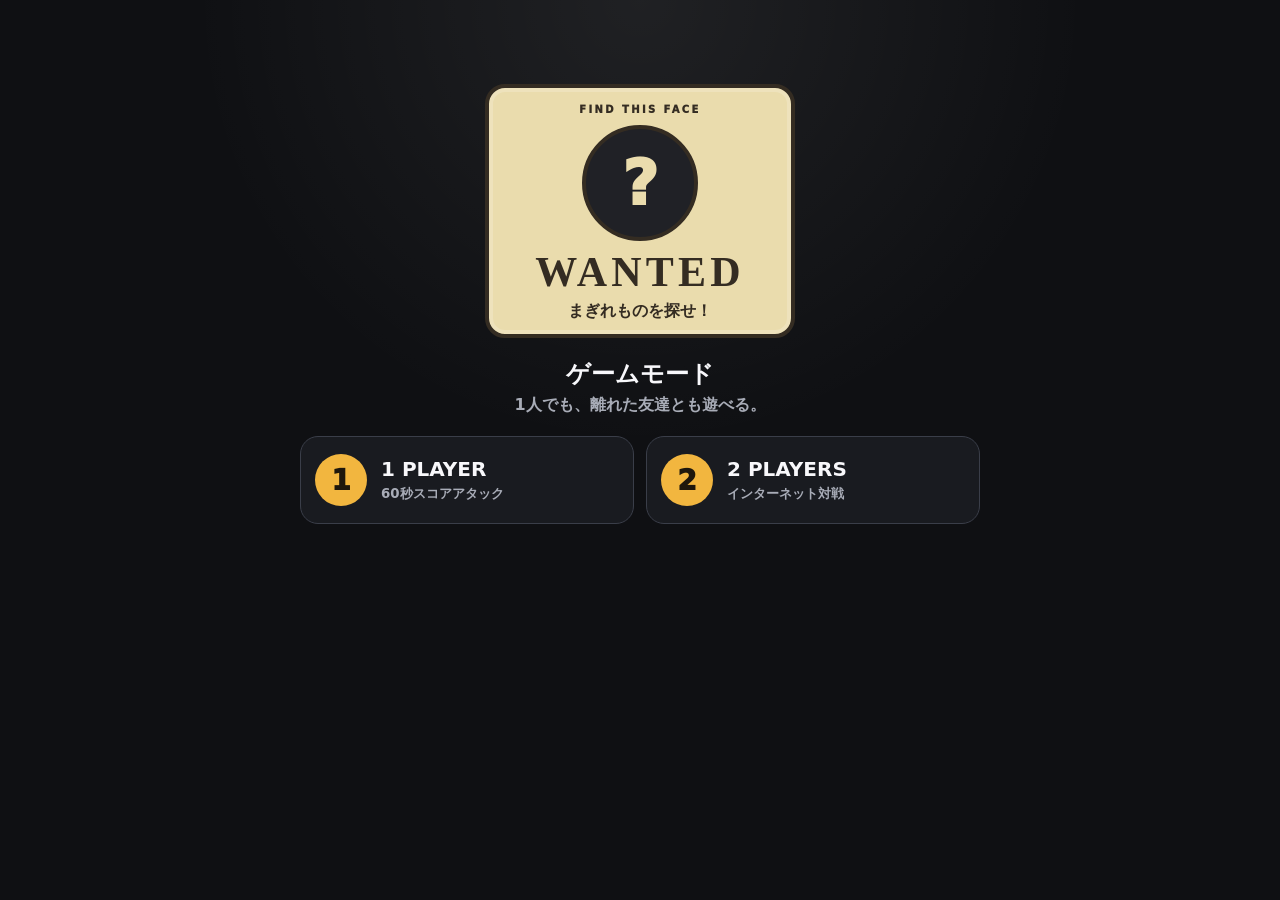
==== wanted/public/index.html @ 85c14fd3 "Add built-in WANTED game client" ====
<!doctype html><html lang="ja"><head><meta charset="utf-8"><meta name="viewport" content="width=device-width,initial-scale=1,viewport-fit=cover"><meta name="theme-color" content="#0f1013"><title>WANTED</title><style>
:root{color-scheme:dark;--bg:#0f1013;--panel:#191b20;--line:#3a3e49;--text:#f8f8fb;--muted:#a8acb7;--poster:#eadcad;--posterD:#342c22;--accent:#f2b63f;--ok:#54c987;--bad:#e45d65;--p1:#4f85db;--p2:#d25f7a}*{box-sizing:border-box}html,body{margin:0;min-height:100%;background:radial-gradient(circle at 50% 0,rgba(255,255,255,.07),transparent 28rem),var(--bg);color:var(--text);font-family:ui-rounded,"Hiragino Kaku Gothic ProN","Yu Gothic",system-ui,sans-serif}button,input{font:inherit}button{touch-action:manipulation}[hidden]{display:none!important}.app{width:min(100%,820px);margin:auto;padding:14px 10px 32px}.screen{min-width:0}.home{min-height:580px;display:grid;place-items:center;align-content:center;gap:20px}.poster{color:var(--posterD);background:var(--poster);border:4px solid var(--posterD);box-shadow:inset 0 0 0 4px rgba(255,255,255,.18);text-align:center}.hero{width:min(310px,90vw);padding:16px 18px 12px;border-radius:20px}.ps{font-size:10px;font-weight:1000;letter-spacing:.24em}.pf{display:grid;place-items:center;width:116px;aspect-ratio:1;margin:10px auto;border:4px solid var(--posterD);border-radius:50%;background:#202126;color:var(--poster);font-size:62px;font-weight:1000}.hero h1{margin:0;font:900 42px/1 Georgia,serif;letter-spacing:.1em}.hero p{margin:8px 0 0;font-weight:1000}.copy{text-align:center}.copy h2{margin:0 0 5px}.copy p{margin:0;color:var(--muted);font-weight:800}.modes{display:grid;grid-template-columns:1fr 1fr;gap:12px;width:min(680px,100%)}.mode{display:flex;align-items:center;gap:14px;min-height:88px;padding:14px;border:1px solid var(--line);border-radius:18px;background:var(--panel);color:var(--text);text-align:left}.mi{display:grid;place-items:center;flex:0 0 52px;width:52px;height:52px;border-radius:50%;background:var(--accent);color:#1e170c;font-size:28px;font-weight:1000}.mode strong{display:block;font-size:20px}.mode small{display:block;margin-top:4px;color:var(--muted);font-weight:800}.head{display:grid;grid-template-columns:1fr auto 1fr;align-items:center;gap:8px;margin-bottom:14px}.head strong{text-align:center}.back,.sub{min-height:42px;padding:8px 12px;border:1px solid var(--line);border-radius:12px;background:var(--panel);color:var(--text);font-weight:900}.head .back:last-child{justify-self:end}.online{display:grid;grid-template-columns:1fr auto 1fr;align-items:center;gap:14px;margin-top:36px}.card{padding:20px;border:1px solid var(--line);border-radius:18px;background:var(--panel)}.card h2{margin:0 0 4px}.card p{margin:0 0 16px;color:var(--muted)}.div{color:var(--muted);font-weight:1000}.lab{display:block;margin:10px 0 6px;color:var(--muted);font-size:12px;font-weight:1000}.inp{width:100%;min-height:48px;padding:10px 12px;border:1px solid var(--line);border-radius:12px;background:#101116;color:var(--text);font-size:16px}.codeInp{text-align:center;font-size:28px;font-weight:1000;letter-spacing:.28em}.primary{width:100%;min-height:50px;margin-top:14px;padding:10px 18px;border:0;border-radius:14px;background:var(--accent);color:#1e170c;font-weight:1000;box-shadow:inset 0 -3px 0 rgba(0,0,0,.18)}.error{min-height:1.5em;color:#ff858b;text-align:center;font-weight:800}.lobby{display:grid;gap:12px;max-width:620px;margin:24px auto}.codeCard,.share,.players{padding:16px;border:1px solid var(--line);border-radius:18px;background:var(--panel)}.codeCard{text-align:center}.codeCard span{display:block;color:var(--muted);font-size:11px;font-weight:1000;letter-spacing:.16em}.codeCard strong{display:block;margin:2px 0 10px;font-size:54px;line-height:1;letter-spacing:.18em}.share{display:grid;grid-template-columns:116px 1fr;gap:14px;align-items:center}.share img{width:116px;height:116px;border-radius:10px;background:#fff}.share p{margin:5px 0 10px;color:var(--muted);font-size:12px;overflow-wrap:anywhere}.players{display:grid;grid-template-columns:1fr auto 1fr;align-items:center;gap:10px}.pl{display:flex;align-items:center;gap:9px;min-width:0}.badge{display:grid;place-items:center;flex:0 0 48px;width:48px;height:48px;border-radius:50%;font-weight:1000}.p1{background:var(--p1)}.p2{background:var(--p2)}.meta{min-width:0}.meta strong,.meta span{display:block;overflow:hidden;text-overflow:ellipsis;white-space:nowrap}.meta span{margin-top:3px;color:var(--muted);font-size:11px;font-weight:900}.vs{color:var(--muted);font-size:20px;font-weight:1000}.ready.on{background:var(--ok)}.hint{margin:0;color:var(--muted);text-align:center;font-weight:800}.soloHud{display:grid;grid-template-columns:repeat(4,1fr);gap:6px;margin-bottom:10px}.soloHud>div,.score,.first{padding:8px 4px;border:1px solid var(--line);border-radius:14px;background:var(--panel);text-align:center}.soloHud span,.score span,.first span{display:block;color:var(--muted);font-size:10px;font-weight:1000;letter-spacing:.11em}.soloHud strong,.score strong{display:block;margin-top:2px;font-size:clamp(22px,5vw,32px);line-height:1}.vHud{display:grid;grid-template-columns:1fr auto 1fr;gap:6px;margin-bottom:10px}.score.you{border-color:var(--p1)}.score.rival{border-color:var(--p2)}.first{display:grid;place-items:center;padding-inline:9px}.first strong{color:var(--accent);font-size:20px}.wanted{display:grid;grid-template-columns:150px 1fr;gap:8px;margin-bottom:10px}.mini{padding:8px;border-radius:15px;border-width:3px}.target{width:76px;aspect-ratio:1;margin:5px auto;overflow:hidden;border:3px solid var(--posterD);border-radius:50%;background:#202126}.ww{font:900 21px/1 Georgia,serif;letter-spacing:.09em}.round{display:flex;flex-direction:column;justify-content:center;padding:10px;border:1px solid var(--line);border-radius:15px;background:var(--panel)}.lvl{align-self:flex-start;padding:5px 9px;border-radius:999px;background:var(--accent);color:#1e170c;font-size:11px;font-weight:1000}.round p{margin:8px 0 0;color:var(--muted);font-weight:900}.frame{padding:7px;border:1px solid var(--line);border-radius:18px;background:#14151a;overflow:hidden}.board{--cols:3;display:grid;grid-template-columns:repeat(var(--cols),minmax(0,1fr));gap:clamp(5px,1.2vw,9px)}.ch{position:relative;min-width:0;aspect-ratio:1;overflow:hidden;padding:0;border:2px solid #454956;border-radius:clamp(9px,1.8vw,15px);background:#242730;user-select:none}.ch:active{scale:.95}.char{position:relative;width:100%;height:100%;display:grid;place-items:center;background:radial-gradient(circle at 34% 24%,rgba(255,255,255,.30),transparent 18%),var(--c);pointer-events:none}.emoji{font-size:clamp(27px,8vw,68px);line-height:1;filter:drop-shadow(0 3px 1px rgba(0,0,0,.28))}.sig{position:absolute;left:5px;top:5px;display:grid;place-items:center;min-width:22px;height:22px;padding:0 5px;border-radius:999px;background:rgba(0,0,0,.44);font-size:10px;font-weight:1000}.nm{position:absolute;left:4px;right:4px;bottom:4px;padding:2px 4px;border-radius:7px;background:rgba(0,0,0,.48);font-size:clamp(7px,1.6vw,10px);font-weight:1000;white-space:nowrap;overflow:hidden;text-overflow:ellipsis}.ch.good{border-color:var(--ok)!important;animation:pop .2s ease}.ch.bad{border-color:var(--bad)!important;animation:shake .22s ease}.board.lock{pointer-events:none;filter:saturate(.55) brightness(.72)}.result{margin-top:12px;padding:22px 16px;border:1px solid var(--line);border-radius:18px;background:var(--panel);text-align:center}.rk{color:var(--muted);font-size:12px;font-weight:1000;letter-spacing:.14em}.rm{margin-top:4px;font-size:clamp(38px,10vw,66px);font-weight:1000;line-height:1}.rs{margin:9px 0 15px;color:var(--muted);font-weight:900}.rules{display:flex;flex-wrap:wrap;justify-content:center;gap:8px 15px;margin-top:11px;color:#858993;font-size:11px;font-weight:800}.toast{position:sticky;bottom:12px;width:max-content;max-width:92%;margin:12px auto 0;padding:9px 12px;border-radius:999px;background:#282b33;font-size:12px;font-weight:900}@keyframes pop{50%{transform:scale(1.12)}}@keyframes shake{25%{transform:translateX(-5px)}50%{transform:translateX(5px)}75%{transform:translateX(-3px)}}@media(max-width:620px){.modes,.online{grid-template-columns:1fr}.div{text-align:center}.players{grid-template-columns:1fr}.vs{text-align:center}.pl{justify-content:center}}@media(max-width:430px){.app{padding-inline:7px}.share{grid-template-columns:88px 1fr;gap:10px}.share img{width:88px;height:88px}.codeCard strong{font-size:44px}.wanted{grid-template-columns:125px 1fr;gap:6px}.target{width:62px}.ww{font-size:18px}.round{padding:8px}.round p{font-size:11px}.frame{padding:4px}.board{gap:3px}.ch{border-width:1px;border-radius:8px}}
</style></head><body><main class="app">
<section id="home" class="screen home"><div class="poster hero"><div class="ps">FIND THIS FACE</div><div class="pf">?</div><h1>WANTED</h1><p>まぎれものを探せ！</p></div><div class="copy"><h2>ゲームモード</h2><p>1人でも、離れた友達とも遊べる。</p></div><div class="modes"><button id="soloBtn" class="mode"><span class="mi">1</span><span><strong>1 PLAYER</strong><small>60秒スコアアタック</small></span></button><button id="onlineBtn" class="mode"><span class="mi">2</span><span><strong>2 PLAYERS</strong><small>インターネット対戦</small></span></button></div></section>
<section id="onlineMenu" class="screen" hidden><header class="head"><button id="backHome" class="back">← 戻る</button><strong>2 PLAYERS</strong><span></span></header><div class="online"><div class="card"><h2>部屋を作る</h2><p>4桁コードと招待URLを発行。</p><label class="lab">名前</label><input id="hostName" class="inp" maxlength="12" value="PLAYER 1"><button id="createBtn" class="primary">部屋を作る</button></div><div class="div">OR</div><div class="card"><h2>部屋に入る</h2><p>4桁コードを入力。</p><label class="lab">名前</label><input id="guestName" class="inp" maxlength="12" value="PLAYER 2"><label class="lab">ROOM CODE</label><input id="roomInput" class="inp codeInp" maxlength="4" inputmode="numeric" placeholder="1234"><button id="joinBtn" class="primary">参加する</button></div></div><p id="onlineError" class="error"></p></section>
<section id="lobby" class="screen" hidden><header class="head"><button id="leaveBtn" class="back">← 抜ける</button><strong>LOBBY</strong><span></span></header><div class="lobby"><div class="codeCard"><span>ROOM CODE</span><strong id="codeDisplay">----</strong><button id="copyCode" class="sub">コードをコピー</button></div><div class="share"><img id="qr" alt="参加用QR"><div><strong>このURLを相手に送る</strong><p id="invite"></p><button id="copyInvite" class="sub">招待URLをコピー</button></div></div><div class="players"><div class="pl"><div class="badge p1">P1</div><div class="meta"><strong id="p1Name">PLAYER 1</strong><span id="p1State">WAITING</span></div></div><div class="vs">VS</div><div class="pl"><div class="badge p2">P2</div><div class="meta"><strong id="p2Name">WAITING...</strong><span id="p2State">NOT JOINED</span></div></div></div><button id="readyBtn" class="primary ready">READY!</button><p id="lobbyHint" class="hint">相手の参加を待っています…</p></div></section>
<section id="game" class="screen" hidden><header class="head"><span></span><strong id="gameMode">1 PLAYER</strong><button id="quitBtn" class="back">終了</button></header><div id="soloHud" class="soloHud"><div><span>TIME</span><strong id="timeVal">60</strong></div><div><span>SCORE</span><strong id="scoreVal">0</strong></div><div><span>COMBO</span><strong id="comboVal">0</strong></div><div><span>BEST</span><strong id="bestVal">0</strong></div></div><div id="versusHud" class="vHud" hidden><div class="score you"><span>YOU</span><strong id="youScore">0</strong></div><div class="first"><span>FIRST TO</span><strong>10</strong></div><div class="score rival"><span>RIVAL</span><strong id="rivalScore">0</strong></div></div><section class="wanted"><div class="poster mini"><div class="ps">FIND THIS FACE</div><div id="target" class="target"></div><div class="ww">WANTED</div></div><div class="round"><div id="level" class="lvl">LEVEL 1</div><p id="status">同じキャラを探せ！</p></div></section><div class="frame"><div id="board" class="board"></div></div><section id="result" class="result" hidden><div id="rk" class="rk">TIME UP!</div><div id="rm" class="rm"></div><div id="rs" class="rs"></div><button id="againBtn" class="primary">もう一回</button></section><footer class="rules"><span id="rule1">不正解：-2秒</span><span id="rule2">後半はゆっくり移動</span></footer></section><div id="toast" class="toast" hidden></div></main>
<script>(()=>{'use strict';const C=[['🧙','メイジ','✦','#7b61a8'],['🐲','ドラゴ','◆','#b14f48'],['👻','ゴース','○','#6d7aa0'],['🤖','ボルト','⚙','#4e7891'],['🐸','ピョコ','●','#55945f'],['🦊','フォク','▲','#c4743f'],['🐧','ペン','❄','#3976a1'],['👑','キング','♛','#b89a3a'],['🦁','レオ','☀','#b47739'],['🐼','パン','◇','#60636a'],['🥷','ニン','✣','#4c566b'],['🧑‍🚀','コスモ','★','#526db1'],['🧑‍🍳','シェフ','♨','#a65c59'],['🕵️','ディテ','?','#806849'],['🧑‍🎤','ロック','♪','#a24877'],['🧚','フェア','✧','#6c9b78'],['🧞','ジン','☁','#397e9f'],['🧌','オーガ','✚','#5f8754'],['💀','ボーン','☠','#6d6d72'],['🐵','モン','♣','#8b6443'],['🐯','タイガ','≋','#c07736'],['🐰','ラビ','♡','#a96d86'],['🐺','ウルフ','◇','#5c6879'],['🐨','コア','♧','#718375'],['🦄','ユニ','✦','#8d6eb0'],['🐙','オクト','8','#a75376'],['🦖','レックス','R','#56815e'],['🦈','シャーク','≈','#3e7694'],['🦅','イーグ','V','#846746'],['🐝','ビー','B','#aa8b2e'],['🦋','バタ','∞','#7c66ae'],['🐞','テント','•','#a94b4b'],['🦂','スコル','S','#725e49'],['🍄','マシュ','M','#a34d52'],['🌵','カク','C','#4c8a63'],['🌞','サニー','☀','#c9962f'],['🌚','ムーン','☾','#59607f'],['⭐','スター','★','#9a7a32'],['💎','ジェム','♦','#3f8895'],['🏴‍☠️','パイラ','☠','#5d526d']],$=id=>document.getElementById(id),S={home:$('home'),onlineMenu:$('onlineMenu'),lobby:$('lobby'),game:$('game')},board=$('board'),target=$('target');let mode=null,running=false,raf=0,mv=0,nx=0,score=0,combo=0,max=0,correct=0,end=0,roundNo=0,tgt=0,order=[],rid=0,locked=false,localLock=false,room='',token='',pi=0,es=null,lobbyState=null;const show=n=>Object.entries(S).forEach(([k,v])=>v.hidden=k!==n),sh=a=>{for(let i=a.length-1;i;i--){const j=Math.floor(Math.random()*(i+1));[a[i],a[j]]=[a[j],a[i]]}return a},sample=(n,p)=>sh(Array.from({length:p},(_,i)=>i)).slice(0,n),lv=()=>Math.min(20,roundNo+1),dif=l=>l<=5?[3,9,18,0,0]:l<=10?[4,16,26,0,0]:l<=15?[5,25,34,1900,1]:[6,36,40,1500,2];function toast(t){$('toast').textContent=t;$('toast').hidden=false;setTimeout(()=>$('toast').hidden=true,1200)}function best(){try{return +localStorage.getItem('wantedBest')||0}catch{return 0}}function node(id){const [e,n,s,c]=C[id],d=document.createElement('div');d.className='char';d.style.setProperty('--c',c);d.innerHTML=`<span class="sig">${s}</span><span class="emoji">${e}</span><span class="nm">${n}</span>`;return d}function renderTarget(id){target.replaceChildren(node(id))}function card(id){const b=document.createElement('button');b.className='ch';b.dataset.id=id;b.appendChild(node(id));b.addEventListener('pointerdown',e=>{e.preventDefault();guess(b,+b.dataset.id)},{passive:false});return b}function render(o,cols){board.style.setProperty('--cols',cols);const f=document.createDocumentFragment();o.forEach(i=>f.appendChild(card(i)));board.replaceChildren(f)}function flip(o){const es=[...board.children],first=new Map(es.map(e=>[e.dataset.id,e.getBoundingClientRect()])),by=new Map(es.map(e=>[+e.dataset.id,e]));o.forEach(i=>{const e=by.get(i);if(e)board.appendChild(e)});[...board.children].forEach(e=>{const a=first.get(e.dataset.id),b=e.getBoundingClientRect();if(!a)return;const x=a.left-b.left,y=a.top-b.top;if(Math.abs(x)<1&&Math.abs(y)<1)return;e.animate([{transform:`translate(${x}px,${y}px)`},{transform:'translate(0,0)'}],{duration:430,easing:'cubic-bezier(.2,.75,.25,1)'})})}function clear(){cancelAnimationFrame(raf);clearInterval(mv);clearTimeout(nx)}function localMove(){if(!running||locked)return;const d=dif(lv()),o=[...order];for(let s=0;s<d[4];s++){const a=Math.floor(Math.random()*o.length);let b=Math.floor(Math.random()*o.length);if(a===b)b=(b+1)%o.length;[o[a],o[b]]=[o[b],o[a]]}order=o;flip(o)}function solo(){close();clear();mode='solo';running=true;score=combo=max=correct=roundNo=0;$('result').hidden=true;$('soloHud').hidden=false;$('versusHud').hidden=true;$('gameMode').textContent='1 PLAYER';$('rule1').textContent='不正解：-2秒';$('rule2').textContent='LEVEL 11からゆっくり移動';$('timeVal').textContent='60';$('scoreVal').textContent='0';$('comboVal').textContent='0';$('bestVal').textContent=best();end=performance.now()+60000;show('game');soloRound();raf=requestAnimationFrame(tick)}function soloRound(){clearInterval(mv);locked=false;const l=lv(),d=dif(l);$('level').textContent=`LEVEL ${l}`;order=sample(d[1],d[2]);tgt=order[Math.floor(Math.random()*order.length)];rid++;renderTarget(tgt);render(order,d[0]);$('status').textContent=d[3]?'ゆっくり入れ替わる！見えているキャラを押せ！':'WANTEDと同じキャラをタップ！';if(d[3])mv=setInterval(localMove,d[3])}function tick(){if(!running||mode!=='solo')return;const left=Math.max(0,end-performance.now());$('timeVal').textContent=Math.ceil(left/1000);if(left<=0)return finishSolo();raf=requestAnimationFrame(tick)}function finishSolo(){running=false;clear();if(score>best())try{localStorage.setItem('wantedBest',score)}catch{}$('rk').textContent='TIME UP!';$('rm').textContent=`${score} pts`;$('rs').textContent=`正解 ${correct}問 ／ 最大 ${max} COMBO`;$('result').hidden=false;board.replaceChildren()}function soloGuess(b,id){if(!running||locked)return;if(id===tgt){locked=true;clearInterval(mv);combo++;max=Math.max(max,combo);correct++;score+=100+Math.min(combo,12)*12;roundNo++;b.classList.add('good');$('scoreVal').textContent=score;$('comboVal').textContent=combo;nx=setTimeout(soloRound,220)}else{combo=0;$('comboVal').textContent=0;end-=2000;b.classList.add('bad');setTimeout(()=>b.classList.remove('bad'),220)}}async function api(p,b){const r=await fetch(p,{method:'POST',headers:{'content-type':'application/json'},body:JSON.stringify(b||{})}),d=await r.json().catch(()=>({}));if(!r.ok)throw Error(d.error||'通信エラー');return d}async function create(){try{$('onlineError').textContent='';enter(await api('/api/create',{name:$('hostName').value}))}catch(e){$('onlineError').textContent=e.message}}async function join(){const c=$('roomInput').value.replace(/\D/g,'').slice(0,4);if(c.length!==4)return $('onlineError').textContent='4桁のコードを入力してください';try{$('onlineError').textContent='';enter(await api('/api/join',{room:c,name:$('guestName').value}))}catch(e){$('onlineError').textContent=e.message}}function enter(d){room=d.room;token=d.token;pi=d.playerIndex;$('codeDisplay').textContent=room;const u=`${location.origin}/?room=${room}`;$('invite').textContent=u;$('qr').src=`https://api.qrserver.com/v1/create-qr-code/?size=240x240&data=${encodeURIComponent(u)}`;show('lobby');events()}function events(){close();es=new EventSource(`/events?room=${room}&token=${token}`);es.onmessage=e=>{let m;try{m=JSON.parse(e.data)}catch{return}evt(m)}}function close(){if(es){es.close();es=null}}function evt(m){if(m.type==='lobby'){lobbyState=m.state;drawLobby(m.state)}else if(m.type==='countdown')$('lobbyHint').textContent=`${m.value}…`;else if(m.type==='game_start')startOnline();else if(m.type==='round')onlineRound(m);else if(m.type==='move'&&mode==='online'&&m.roundId===rid){order=m.order;flip(order)}else if(m.type==='wrong')wrong();else if(m.type==='round_winner')roundWin(m);else if(m.type==='match_end')finishOnline(m);else if(m.type==='room_closed'){alert('部屋が終了しました');home()}}function drawLobby(s){const a=s.players[0],b=s.players[1];$('p1Name').textContent=a?.name||'WAITING...';$('p1State').textContent=a?(a.connected?(a.ready?'READY':'NOT READY'):'DISCONNECTED'):'NOT JOINED';$('p2Name').textContent=b?.name||'WAITING...';$('p2State').textContent=b?(b.connected?(b.ready?'READY':'NOT READY'):'DISCONNECTED'):'NOT JOINED';const me=s.players[pi];$('readyBtn').classList.toggle('on',!!me?.ready);$('readyBtn').textContent=me?.ready?'READY ✓':'READY!';$('readyBtn').disabled=!a||!b;$('lobbyHint').textContent=!a||!b?'相手の参加を待っています…':(a.ready&&b.ready?'まもなくスタート！':'2人ともREADYでスタート！')}function startOnline(){clear();mode='online';running=true;locked=localLock=false;$('result').hidden=true;$('soloHud').hidden=true;$('versusHud').hidden=false;$('gameMode').textContent='2 PLAYERS';$('youScore').textContent=0;$('rivalScore').textContent=0;$('rule1').textContent='ミス：0.85秒ロック';$('rule2').textContent='相手は得点だけ表示';show('game');$('status').textContent='START!'}function onlineRound(m){if(mode!=='online')return;locked=localLock=false;board.classList.remove('lock');rid=m.roundId;roundNo=m.roundNumber;tgt=m.target;order=[...m.order];$('level').textContent=`LEVEL ${m.level}`;renderTarget(tgt);render(order,m.cols);$('status').textContent=m.moveMs?'ゆっくり入れ替わる！見えているキャラを押せ！':'先に見つけた方が1点！'}async function onlineGuess(b,id){if(!running||locked||localLock)return;try{const r=await api('/api/guess',{room,token,roundId:rid,charId:id});if(r.accepted&&r.correct)b.classList.add('good');else if(r.accepted)b.classList.add('bad')}catch{$('status').textContent='通信エラー'}}function wrong(){if(localLock||locked)return;localLock=true;board.classList.add('lock');$('status').textContent='MISS! 0.85秒ロック';setTimeout(()=>{localLock=false;board.classList.remove('lock')},850)}function roundWin(m){locked=true;localLock=false;board.classList.remove('lock');$('youScore').textContent=m.scores[pi];$('rivalScore').textContent=m.scores[1-pi];$('status').textContent=m.winnerIndex===pi?'GET! あなたが先！':'RIVAL GET! 相手が先！'}function finishOnline(m){running=false;locked=true;board.replaceChildren();$('rk').textContent='MATCH FINISH!';$('rm').textContent=m.winnerIndex===pi?'YOU WIN!':'YOU LOSE';$('rs').textContent=`${m.scores[pi]} - ${m.scores[1-pi]}`;$('result').hidden=false}function guess(b,id){mode==='solo'?soloGuess(b,id):onlineGuess(b,id)}async function ready(){if(!lobbyState)return;const me=lobbyState.players[pi];try{await api('/api/ready',{room,token,ready:!me?.ready})}catch(e){$('lobbyHint').textContent=e.message}}async function leave(){try{if(room&&token)await api('/api/leave',{room,token})}catch{}home()}function home(){running=false;clear();close();room=token='';mode=null;show('home')}function quit(){mode==='online'?leave():home()}function again(){if(mode==='solo')solo();else{show('lobby');$('result').hidden=true;api('/api/reset',{room,token}).catch(()=>{})}}const copy=(t,m)=>navigator.clipboard?.writeText(t).then(()=>toast(m)).catch(()=>{});$('soloBtn').onclick=solo;$('onlineBtn').onclick=()=>show('onlineMenu');$('backHome').onclick=()=>show('home');$('createBtn').onclick=create;$('joinBtn').onclick=join;$('readyBtn').onclick=ready;$('leaveBtn').onclick=leave;$('quitBtn').onclick=quit;$('againBtn').onclick=again;$('copyCode').onclick=()=>copy(room,'コードをコピーした！');$('copyInvite').onclick=()=>copy(`${location.origin}/?room=${room}`,'招待URLをコピーした！');$('roomInput').oninput=e=>e.target.value=e.target.value.replace(/\D/g,'').slice(0,4);const rp=(new URLSearchParams(location.search).get('room')||'').replace(/\D/g,'').slice(0,4);if(rp.length===4){$('roomInput').value=rp;show('onlineMenu')}else show('home');$('bestVal').textContent=best()})();</script></body></html>
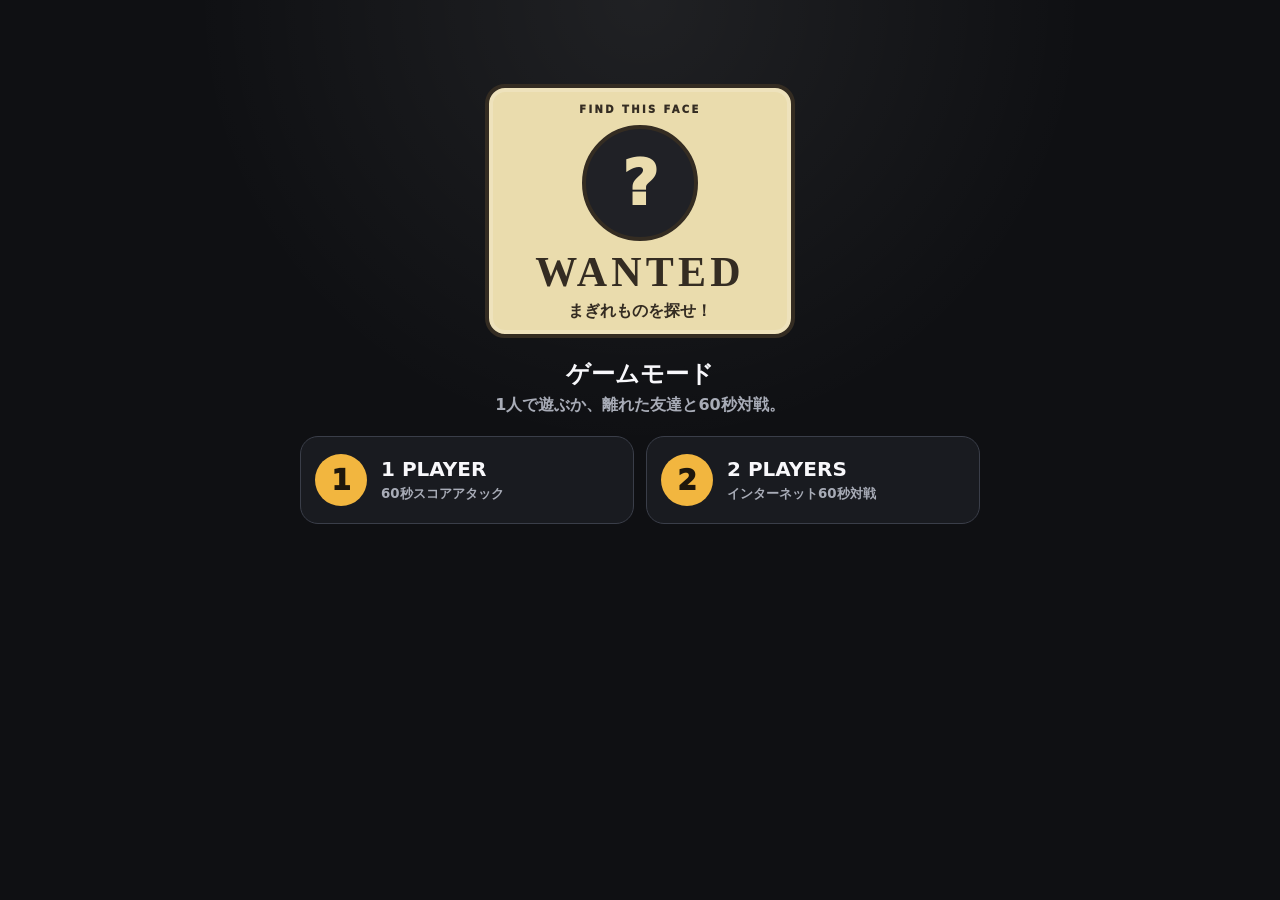
==== commit 3452de28: "Update WANTED UI for 60-second host-start battle" ====
--- a/wanted/public/index.html
+++ b/wanted/public/index.html
@@ -1,8 +1,22 @@
 <!doctype html><html lang="ja"><head><meta charset="utf-8"><meta name="viewport" content="width=device-width,initial-scale=1,viewport-fit=cover"><meta name="theme-color" content="#0f1013"><title>WANTED</title><style>
-:root{color-scheme:dark;--bg:#0f1013;--panel:#191b20;--line:#3a3e49;--text:#f8f8fb;--muted:#a8acb7;--poster:#eadcad;--posterD:#342c22;--accent:#f2b63f;--ok:#54c987;--bad:#e45d65;--p1:#4f85db;--p2:#d25f7a}*{box-sizing:border-box}html,body{margin:0;min-height:100%;background:radial-gradient(circle at 50% 0,rgba(255,255,255,.07),transparent 28rem),var(--bg);color:var(--text);font-family:ui-rounded,"Hiragino Kaku Gothic ProN","Yu Gothic",system-ui,sans-serif}button,input{font:inherit}button{touch-action:manipulation}[hidden]{display:none!important}.app{width:min(100%,820px);margin:auto;padding:14px 10px 32px}.screen{min-width:0}.home{min-height:580px;display:grid;place-items:center;align-content:center;gap:20px}.poster{color:var(--posterD);background:var(--poster);border:4px solid var(--posterD);box-shadow:inset 0 0 0 4px rgba(255,255,255,.18);text-align:center}.hero{width:min(310px,90vw);padding:16px 18px 12px;border-radius:20px}.ps{font-size:10px;font-weight:1000;letter-spacing:.24em}.pf{display:grid;place-items:center;width:116px;aspect-ratio:1;margin:10px auto;border:4px solid var(--posterD);border-radius:50%;background:#202126;color:var(--poster);font-size:62px;font-weight:1000}.hero h1{margin:0;font:900 42px/1 Georgia,serif;letter-spacing:.1em}.hero p{margin:8px 0 0;font-weight:1000}.copy{text-align:center}.copy h2{margin:0 0 5px}.copy p{margin:0;color:var(--muted);font-weight:800}.modes{display:grid;grid-template-columns:1fr 1fr;gap:12px;width:min(680px,100%)}.mode{display:flex;align-items:center;gap:14px;min-height:88px;padding:14px;border:1px solid var(--line);border-radius:18px;background:var(--panel);color:var(--text);text-align:left}.mi{display:grid;place-items:center;flex:0 0 52px;width:52px;height:52px;border-radius:50%;background:var(--accent);color:#1e170c;font-size:28px;font-weight:1000}.mode strong{display:block;font-size:20px}.mode small{display:block;margin-top:4px;color:var(--muted);font-weight:800}.head{display:grid;grid-template-columns:1fr auto 1fr;align-items:center;gap:8px;margin-bottom:14px}.head strong{text-align:center}.back,.sub{min-height:42px;padding:8px 12px;border:1px solid var(--line);border-radius:12px;background:var(--panel);color:var(--text);font-weight:900}.head .back:last-child{justify-self:end}.online{display:grid;grid-template-columns:1fr auto 1fr;align-items:center;gap:14px;margin-top:36px}.card{padding:20px;border:1px solid var(--line);border-radius:18px;background:var(--panel)}.card h2{margin:0 0 4px}.card p{margin:0 0 16px;color:var(--muted)}.div{color:var(--muted);font-weight:1000}.lab{display:block;margin:10px 0 6px;color:var(--muted);font-size:12px;font-weight:1000}.inp{width:100%;min-height:48px;padding:10px 12px;border:1px solid var(--line);border-radius:12px;background:#101116;color:var(--text);font-size:16px}.codeInp{text-align:center;font-size:28px;font-weight:1000;letter-spacing:.28em}.primary{width:100%;min-height:50px;margin-top:14px;padding:10px 18px;border:0;border-radius:14px;background:var(--accent);color:#1e170c;font-weight:1000;box-shadow:inset 0 -3px 0 rgba(0,0,0,.18)}.error{min-height:1.5em;color:#ff858b;text-align:center;font-weight:800}.lobby{display:grid;gap:12px;max-width:620px;margin:24px auto}.codeCard,.share,.players{padding:16px;border:1px solid var(--line);border-radius:18px;background:var(--panel)}.codeCard{text-align:center}.codeCard span{display:block;color:var(--muted);font-size:11px;font-weight:1000;letter-spacing:.16em}.codeCard strong{display:block;margin:2px 0 10px;font-size:54px;line-height:1;letter-spacing:.18em}.share{display:grid;grid-template-columns:116px 1fr;gap:14px;align-items:center}.share img{width:116px;height:116px;border-radius:10px;background:#fff}.share p{margin:5px 0 10px;color:var(--muted);font-size:12px;overflow-wrap:anywhere}.players{display:grid;grid-template-columns:1fr auto 1fr;align-items:center;gap:10px}.pl{display:flex;align-items:center;gap:9px;min-width:0}.badge{display:grid;place-items:center;flex:0 0 48px;width:48px;height:48px;border-radius:50%;font-weight:1000}.p1{background:var(--p1)}.p2{background:var(--p2)}.meta{min-width:0}.meta strong,.meta span{display:block;overflow:hidden;text-overflow:ellipsis;white-space:nowrap}.meta span{margin-top:3px;color:var(--muted);font-size:11px;font-weight:900}.vs{color:var(--muted);font-size:20px;font-weight:1000}.ready.on{background:var(--ok)}.hint{margin:0;color:var(--muted);text-align:center;font-weight:800}.soloHud{display:grid;grid-template-columns:repeat(4,1fr);gap:6px;margin-bottom:10px}.soloHud>div,.score,.first{padding:8px 4px;border:1px solid var(--line);border-radius:14px;background:var(--panel);text-align:center}.soloHud span,.score span,.first span{display:block;color:var(--muted);font-size:10px;font-weight:1000;letter-spacing:.11em}.soloHud strong,.score strong{display:block;margin-top:2px;font-size:clamp(22px,5vw,32px);line-height:1}.vHud{display:grid;grid-template-columns:1fr auto 1fr;gap:6px;margin-bottom:10px}.score.you{border-color:var(--p1)}.score.rival{border-color:var(--p2)}.first{display:grid;place-items:center;padding-inline:9px}.first strong{color:var(--accent);font-size:20px}.wanted{display:grid;grid-template-columns:150px 1fr;gap:8px;margin-bottom:10px}.mini{padding:8px;border-radius:15px;border-width:3px}.target{width:76px;aspect-ratio:1;margin:5px auto;overflow:hidden;border:3px solid var(--posterD);border-radius:50%;background:#202126}.ww{font:900 21px/1 Georgia,serif;letter-spacing:.09em}.round{display:flex;flex-direction:column;justify-content:center;padding:10px;border:1px solid var(--line);border-radius:15px;background:var(--panel)}.lvl{align-self:flex-start;padding:5px 9px;border-radius:999px;background:var(--accent);color:#1e170c;font-size:11px;font-weight:1000}.round p{margin:8px 0 0;color:var(--muted);font-weight:900}.frame{padding:7px;border:1px solid var(--line);border-radius:18px;background:#14151a;overflow:hidden}.board{--cols:3;display:grid;grid-template-columns:repeat(var(--cols),minmax(0,1fr));gap:clamp(5px,1.2vw,9px)}.ch{position:relative;min-width:0;aspect-ratio:1;overflow:hidden;padding:0;border:2px solid #454956;border-radius:clamp(9px,1.8vw,15px);background:#242730;user-select:none}.ch:active{scale:.95}.char{position:relative;width:100%;height:100%;display:grid;place-items:center;background:radial-gradient(circle at 34% 24%,rgba(255,255,255,.30),transparent 18%),var(--c);pointer-events:none}.emoji{font-size:clamp(27px,8vw,68px);line-height:1;filter:drop-shadow(0 3px 1px rgba(0,0,0,.28))}.sig{position:absolute;left:5px;top:5px;display:grid;place-items:center;min-width:22px;height:22px;padding:0 5px;border-radius:999px;background:rgba(0,0,0,.44);font-size:10px;font-weight:1000}.nm{position:absolute;left:4px;right:4px;bottom:4px;padding:2px 4px;border-radius:7px;background:rgba(0,0,0,.48);font-size:clamp(7px,1.6vw,10px);font-weight:1000;white-space:nowrap;overflow:hidden;text-overflow:ellipsis}.ch.good{border-color:var(--ok)!important;animation:pop .2s ease}.ch.bad{border-color:var(--bad)!important;animation:shake .22s ease}.board.lock{pointer-events:none;filter:saturate(.55) brightness(.72)}.result{margin-top:12px;padding:22px 16px;border:1px solid var(--line);border-radius:18px;background:var(--panel);text-align:center}.rk{color:var(--muted);font-size:12px;font-weight:1000;letter-spacing:.14em}.rm{margin-top:4px;font-size:clamp(38px,10vw,66px);font-weight:1000;line-height:1}.rs{margin:9px 0 15px;color:var(--muted);font-weight:900}.rules{display:flex;flex-wrap:wrap;justify-content:center;gap:8px 15px;margin-top:11px;color:#858993;font-size:11px;font-weight:800}.toast{position:sticky;bottom:12px;width:max-content;max-width:92%;margin:12px auto 0;padding:9px 12px;border-radius:999px;background:#282b33;font-size:12px;font-weight:900}@keyframes pop{50%{transform:scale(1.12)}}@keyframes shake{25%{transform:translateX(-5px)}50%{transform:translateX(5px)}75%{transform:translateX(-3px)}}@media(max-width:620px){.modes,.online{grid-template-columns:1fr}.div{text-align:center}.players{grid-template-columns:1fr}.vs{text-align:center}.pl{justify-content:center}}@media(max-width:430px){.app{padding-inline:7px}.share{grid-template-columns:88px 1fr;gap:10px}.share img{width:88px;height:88px}.codeCard strong{font-size:44px}.wanted{grid-template-columns:125px 1fr;gap:6px}.target{width:62px}.ww{font-size:18px}.round{padding:8px}.round p{font-size:11px}.frame{padding:4px}.board{gap:3px}.ch{border-width:1px;border-radius:8px}}
+:root{color-scheme:dark;--bg:#0f1013;--panel:#191b20;--line:#3a3e49;--text:#f8f8fb;--muted:#a8acb7;--poster:#eadcad;--posterD:#342c22;--accent:#f2b63f;--ok:#54c987;--bad:#e45d65;--p1:#4f85db;--p2:#d25f7a}*{box-sizing:border-box}html,body{margin:0;min-height:100%;background:radial-gradient(circle at 50% 0,rgba(255,255,255,.07),transparent 28rem),var(--bg);color:var(--text);font-family:ui-rounded,"Hiragino Kaku Gothic ProN","Yu Gothic",system-ui,sans-serif}button,input{font:inherit}button{touch-action:manipulation}[hidden]{display:none!important}.app{width:min(100%,820px);margin:auto;padding:14px 10px 32px}.screen{min-width:0}.home{min-height:580px;display:grid;place-items:center;align-content:center;gap:20px}.poster{color:var(--posterD);background:var(--poster);border:4px solid var(--posterD);box-shadow:inset 0 0 0 4px rgba(255,255,255,.18);text-align:center}.hero{width:min(310px,90vw);padding:16px 18px 12px;border-radius:20px}.ps{font-size:10px;font-weight:1000;letter-spacing:.24em}.pf{display:grid;place-items:center;width:116px;aspect-ratio:1;margin:10px auto;border:4px solid var(--posterD);border-radius:50%;background:#202126;color:var(--poster);font-size:62px;font-weight:1000}.hero h1{margin:0;font:900 42px/1 Georgia,serif;letter-spacing:.1em}.hero p{margin:8px 0 0;font-weight:1000}.copy{text-align:center}.copy h2{margin:0 0 5px}.copy p{margin:0;color:var(--muted);font-weight:800}.modes{display:grid;grid-template-columns:1fr 1fr;gap:12px;width:min(680px,100%)}.mode{display:flex;align-items:center;gap:14px;min-height:88px;padding:14px;border:1px solid var(--line);border-radius:18px;background:var(--panel);color:var(--text);text-align:left}.mi{display:grid;place-items:center;flex:0 0 52px;width:52px;height:52px;border-radius:50%;background:var(--accent);color:#1e170c;font-size:28px;font-weight:1000}.mode strong{display:block;font-size:20px}.mode small{display:block;margin-top:4px;color:var(--muted);font-weight:800}.head{display:grid;grid-template-columns:1fr auto 1fr;align-items:center;gap:8px;margin-bottom:14px}.head strong{text-align:center}.back,.sub{min-height:42px;padding:8px 12px;border:1px solid var(--line);border-radius:12px;background:var(--panel);color:var(--text);font-weight:900}.head .back:last-child{justify-self:end}.online{display:grid;grid-template-columns:1fr auto 1fr;align-items:center;gap:14px;margin-top:36px}.card{padding:20px;border:1px solid var(--line);border-radius:18px;background:var(--panel)}.card h2{margin:0 0 4px}.card p{margin:0 0 16px;color:var(--muted)}.div{color:var(--muted);font-weight:1000}.lab{display:block;margin:10px 0 6px;color:var(--muted);font-size:12px;font-weight:1000}.inp{width:100%;min-height:48px;padding:10px 12px;border:1px solid var(--line);border-radius:12px;background:#101116;color:var(--text);font-size:16px}.codeInp{text-align:center;font-size:28px;font-weight:1000;letter-spacing:.28em}.primary{width:100%;min-height:50px;margin-top:14px;padding:10px 18px;border:0;border-radius:14px;background:var(--accent);color:#1e170c;font-weight:1000;box-shadow:inset 0 -3px 0 rgba(0,0,0,.18)}.primary:disabled{opacity:.45;filter:grayscale(.3)}.error{min-height:1.5em;color:#ff858b;text-align:center;font-weight:800}.lobby{display:grid;gap:12px;max-width:620px;margin:24px auto}.codeCard,.share,.players{padding:16px;border:1px solid var(--line);border-radius:18px;background:var(--panel)}.codeCard{text-align:center}.codeCard span{display:block;color:var(--muted);font-size:11px;font-weight:1000;letter-spacing:.16em}.codeCard strong{display:block;margin:2px 0 10px;font-size:54px;line-height:1;letter-spacing:.18em}.share{display:grid;grid-template-columns:116px 1fr;gap:14px;align-items:center}.share img{width:116px;height:116px;border-radius:10px;background:#fff}.share p{margin:5px 0 10px;color:var(--muted);font-size:12px;overflow-wrap:anywhere}.players{display:grid;grid-template-columns:1fr auto 1fr;align-items:center;gap:10px}.pl{display:flex;align-items:center;gap:9px;min-width:0}.badge{display:grid;place-items:center;flex:0 0 48px;width:48px;height:48px;border-radius:50%;font-weight:1000}.p1{background:var(--p1)}.p2{background:var(--p2)}.meta{min-width:0}.meta strong,.meta span{display:block;overflow:hidden;text-overflow:ellipsis;white-space:nowrap}.meta span{margin-top:3px;color:var(--muted);font-size:11px;font-weight:900}.vs{color:var(--muted);font-size:20px;font-weight:1000}.hint{margin:0;color:var(--muted);text-align:center;font-weight:800}.waitBox{padding:14px;border:1px dashed var(--line);border-radius:14px;color:var(--muted);text-align:center;font-weight:900}.soloHud{display:grid;grid-template-columns:repeat(4,1fr);gap:6px;margin-bottom:10px}.soloHud>div,.score,.timer{padding:8px 4px;border:1px solid var(--line);border-radius:14px;background:var(--panel);text-align:center}.soloHud span,.score span,.timer span{display:block;color:var(--muted);font-size:10px;font-weight:1000;letter-spacing:.11em}.soloHud strong,.score strong,.timer strong{display:block;margin-top:2px;font-size:clamp(22px,5vw,32px);line-height:1}.vHud{display:grid;grid-template-columns:1fr auto 1fr;gap:6px;margin-bottom:10px}.score.you{border-color:var(--p1)}.score.rival{border-color:var(--p2)}.timer{display:grid;place-items:center;padding-inline:12px}.timer strong{color:var(--accent);font-size:28px}.wanted{display:grid;grid-template-columns:150px 1fr;gap:8px;margin-bottom:10px}.mini{padding:8px;border-radius:15px;border-width:3px}.target{width:76px;aspect-ratio:1;margin:5px auto;overflow:hidden;border:3px solid var(--posterD);border-radius:50%;background:#202126}.ww{font:900 21px/1 Georgia,serif;letter-spacing:.09em}.round{display:flex;flex-direction:column;justify-content:center;padding:10px;border:1px solid var(--line);border-radius:15px;background:var(--panel)}.lvl{align-self:flex-start;padding:5px 9px;border-radius:999px;background:var(--accent);color:#1e170c;font-size:11px;font-weight:1000}.round p{margin:8px 0 0;color:var(--muted);font-weight:900}.frame{padding:7px;border:1px solid var(--line);border-radius:18px;background:#14151a;overflow:hidden}.board{--cols:3;display:grid;grid-template-columns:repeat(var(--cols),minmax(0,1fr));gap:clamp(5px,1.2vw,9px)}.ch{position:relative;min-width:0;aspect-ratio:1;overflow:hidden;padding:0;border:2px solid #454956;border-radius:clamp(9px,1.8vw,15px);background:#242730;user-select:none;-webkit-user-select:none}.ch:active{scale:.95}.char{position:relative;width:100%;height:100%;display:grid;place-items:center;background:radial-gradient(circle at 34% 24%,rgba(255,255,255,.30),transparent 18%),var(--c);pointer-events:none}.emoji{font-size:clamp(27px,8vw,68px);line-height:1;filter:drop-shadow(0 3px 1px rgba(0,0,0,.28))}.sig{position:absolute;left:5px;top:5px;display:grid;place-items:center;min-width:22px;height:22px;padding:0 5px;border-radius:999px;background:rgba(0,0,0,.44);font-size:10px;font-weight:1000}.nm{position:absolute;left:4px;right:4px;bottom:4px;padding:2px 4px;border-radius:7px;background:rgba(0,0,0,.48);font-size:clamp(7px,1.6vw,10px);font-weight:1000;white-space:nowrap;overflow:hidden;text-overflow:ellipsis}.ch.good{border-color:var(--ok)!important;animation:pop .2s ease}.ch.bad{border-color:var(--bad)!important;animation:shake .22s ease}.board.lock{pointer-events:none;filter:saturate(.55) brightness(.72)}.result{margin-top:12px;padding:22px 16px;border:1px solid var(--line);border-radius:18px;background:var(--panel);text-align:center}.rk{color:var(--muted);font-size:12px;font-weight:1000;letter-spacing:.14em}.rm{margin-top:4px;font-size:clamp(38px,10vw,66px);font-weight:1000;line-height:1}.rs{margin:9px 0 15px;color:var(--muted);font-weight:900}.rules{display:flex;flex-wrap:wrap;justify-content:center;gap:8px 15px;margin-top:11px;color:#858993;font-size:11px;font-weight:800}@keyframes pop{50%{transform:scale(1.12)}}@keyframes shake{25%{transform:translateX(-5px)}50%{transform:translateX(5px)}75%{transform:translateX(-3px)}}@media(max-width:620px){.modes,.online{grid-template-columns:1fr}.div{text-align:center}.players{grid-template-columns:1fr}.vs{text-align:center}.pl{justify-content:center}}@media(max-width:430px){.app{padding-inline:7px}.share{grid-template-columns:88px 1fr;gap:10px}.share img{width:88px;height:88px}.codeCard strong{font-size:44px}.wanted{grid-template-columns:125px 1fr;gap:6px}.target{width:62px}.ww{font-size:18px}.round{padding:8px}.round p{font-size:11px}.frame{padding:4px}.board{gap:3px}.ch{border-width:1px;border-radius:8px}}
 </style></head><body><main class="app">
-<section id="home" class="screen home"><div class="poster hero"><div class="ps">FIND THIS FACE</div><div class="pf">?</div><h1>WANTED</h1><p>まぎれものを探せ！</p></div><div class="copy"><h2>ゲームモード</h2><p>1人でも、離れた友達とも遊べる。</p></div><div class="modes"><button id="soloBtn" class="mode"><span class="mi">1</span><span><strong>1 PLAYER</strong><small>60秒スコアアタック</small></span></button><button id="onlineBtn" class="mode"><span class="mi">2</span><span><strong>2 PLAYERS</strong><small>インターネット対戦</small></span></button></div></section>
-<section id="onlineMenu" class="screen" hidden><header class="head"><button id="backHome" class="back">← 戻る</button><strong>2 PLAYERS</strong><span></span></header><div class="online"><div class="card"><h2>部屋を作る</h2><p>4桁コードと招待URLを発行。</p><label class="lab">名前</label><input id="hostName" class="inp" maxlength="12" value="PLAYER 1"><button id="createBtn" class="primary">部屋を作る</button></div><div class="div">OR</div><div class="card"><h2>部屋に入る</h2><p>4桁コードを入力。</p><label class="lab">名前</label><input id="guestName" class="inp" maxlength="12" value="PLAYER 2"><label class="lab">ROOM CODE</label><input id="roomInput" class="inp codeInp" maxlength="4" inputmode="numeric" placeholder="1234"><button id="joinBtn" class="primary">参加する</button></div></div><p id="onlineError" class="error"></p></section>
-<section id="lobby" class="screen" hidden><header class="head"><button id="leaveBtn" class="back">← 抜ける</button><strong>LOBBY</strong><span></span></header><div class="lobby"><div class="codeCard"><span>ROOM CODE</span><strong id="codeDisplay">----</strong><button id="copyCode" class="sub">コードをコピー</button></div><div class="share"><img id="qr" alt="参加用QR"><div><strong>このURLを相手に送る</strong><p id="invite"></p><button id="copyInvite" class="sub">招待URLをコピー</button></div></div><div class="players"><div class="pl"><div class="badge p1">P1</div><div class="meta"><strong id="p1Name">PLAYER 1</strong><span id="p1State">WAITING</span></div></div><div class="vs">VS</div><div class="pl"><div class="badge p2">P2</div><div class="meta"><strong id="p2Name">WAITING...</strong><span id="p2State">NOT JOINED</span></div></div></div><button id="readyBtn" class="primary ready">READY!</button><p id="lobbyHint" class="hint">相手の参加を待っています…</p></div></section>
-<section id="game" class="screen" hidden><header class="head"><span></span><strong id="gameMode">1 PLAYER</strong><button id="quitBtn" class="back">終了</button></header><div id="soloHud" class="soloHud"><div><span>TIME</span><strong id="timeVal">60</strong></div><div><span>SCORE</span><strong id="scoreVal">0</strong></div><div><span>COMBO</span><strong id="comboVal">0</strong></div><div><span>BEST</span><strong id="bestVal">0</strong></div></div><div id="versusHud" class="vHud" hidden><div class="score you"><span>YOU</span><strong id="youScore">0</strong></div><div class="first"><span>FIRST TO</span><strong>10</strong></div><div class="score rival"><span>RIVAL</span><strong id="rivalScore">0</strong></div></div><section class="wanted"><div class="poster mini"><div class="ps">FIND THIS FACE</div><div id="target" class="target"></div><div class="ww">WANTED</div></div><div class="round"><div id="level" class="lvl">LEVEL 1</div><p id="status">同じキャラを探せ！</p></div></section><div class="frame"><div id="board" class="board"></div></div><section id="result" class="result" hidden><div id="rk" class="rk">TIME UP!</div><div id="rm" class="rm"></div><div id="rs" class="rs"></div><button id="againBtn" class="primary">もう一回</button></section><footer class="rules"><span id="rule1">不正解：-2秒</span><span id="rule2">後半はゆっくり移動</span></footer></section><div id="toast" class="toast" hidden></div></main>
-<script>(()=>{'use strict';const C=[['🧙','メイジ','✦','#7b61a8'],['🐲','ドラゴ','◆','#b14f48'],['👻','ゴース','○','#6d7aa0'],['🤖','ボルト','⚙','#4e7891'],['🐸','ピョコ','●','#55945f'],['🦊','フォク','▲','#c4743f'],['🐧','ペン','❄','#3976a1'],['👑','キング','♛','#b89a3a'],['🦁','レオ','☀','#b47739'],['🐼','パン','◇','#60636a'],['🥷','ニン','✣','#4c566b'],['🧑‍🚀','コスモ','★','#526db1'],['🧑‍🍳','シェフ','♨','#a65c59'],['🕵️','ディテ','?','#806849'],['🧑‍🎤','ロック','♪','#a24877'],['🧚','フェア','✧','#6c9b78'],['🧞','ジン','☁','#397e9f'],['🧌','オーガ','✚','#5f8754'],['💀','ボーン','☠','#6d6d72'],['🐵','モン','♣','#8b6443'],['🐯','タイガ','≋','#c07736'],['🐰','ラビ','♡','#a96d86'],['🐺','ウルフ','◇','#5c6879'],['🐨','コア','♧','#718375'],['🦄','ユニ','✦','#8d6eb0'],['🐙','オクト','8','#a75376'],['🦖','レックス','R','#56815e'],['🦈','シャーク','≈','#3e7694'],['🦅','イーグ','V','#846746'],['🐝','ビー','B','#aa8b2e'],['🦋','バタ','∞','#7c66ae'],['🐞','テント','•','#a94b4b'],['🦂','スコル','S','#725e49'],['🍄','マシュ','M','#a34d52'],['🌵','カク','C','#4c8a63'],['🌞','サニー','☀','#c9962f'],['🌚','ムーン','☾','#59607f'],['⭐','スター','★','#9a7a32'],['💎','ジェム','♦','#3f8895'],['🏴‍☠️','パイラ','☠','#5d526d']],$=id=>document.getElementById(id),S={home:$('home'),onlineMenu:$('onlineMenu'),lobby:$('lobby'),game:$('game')},board=$('board'),target=$('target');let mode=null,running=false,raf=0,mv=0,nx=0,score=0,combo=0,max=0,correct=0,end=0,roundNo=0,tgt=0,order=[],rid=0,locked=false,localLock=false,room='',token='',pi=0,es=null,lobbyState=null;const show=n=>Object.entries(S).forEach(([k,v])=>v.hidden=k!==n),sh=a=>{for(let i=a.length-1;i;i--){const j=Math.floor(Math.random()*(i+1));[a[i],a[j]]=[a[j],a[i]]}return a},sample=(n,p)=>sh(Array.from({length:p},(_,i)=>i)).slice(0,n),lv=()=>Math.min(20,roundNo+1),dif=l=>l<=5?[3,9,18,0,0]:l<=10?[4,16,26,0,0]:l<=15?[5,25,34,1900,1]:[6,36,40,1500,2];function toast(t){$('toast').textContent=t;$('toast').hidden=false;setTimeout(()=>$('toast').hidden=true,1200)}function best(){try{return +localStorage.getItem('wantedBest')||0}catch{return 0}}function node(id){const [e,n,s,c]=C[id],d=document.createElement('div');d.className='char';d.style.setProperty('--c',c);d.innerHTML=`<span class="sig">${s}</span><span class="emoji">${e}</span><span class="nm">${n}</span>`;return d}function renderTarget(id){target.replaceChildren(node(id))}function card(id){const b=document.createElement('button');b.className='ch';b.dataset.id=id;b.appendChild(node(id));b.addEventListener('pointerdown',e=>{e.preventDefault();guess(b,+b.dataset.id)},{passive:false});return b}function render(o,cols){board.style.setProperty('--cols',cols);const f=document.createDocumentFragment();o.forEach(i=>f.appendChild(card(i)));board.replaceChildren(f)}function flip(o){const es=[...board.children],first=new Map(es.map(e=>[e.dataset.id,e.getBoundingClientRect()])),by=new Map(es.map(e=>[+e.dataset.id,e]));o.forEach(i=>{const e=by.get(i);if(e)board.appendChild(e)});[...board.children].forEach(e=>{const a=first.get(e.dataset.id),b=e.getBoundingClientRect();if(!a)return;const x=a.left-b.left,y=a.top-b.top;if(Math.abs(x)<1&&Math.abs(y)<1)return;e.animate([{transform:`translate(${x}px,${y}px)`},{transform:'translate(0,0)'}],{duration:430,easing:'cubic-bezier(.2,.75,.25,1)'})})}function clear(){cancelAnimationFrame(raf);clearInterval(mv);clearTimeout(nx)}function localMove(){if(!running||locked)return;const d=dif(lv()),o=[...order];for(let s=0;s<d[4];s++){const a=Math.floor(Math.random()*o.length);let b=Math.floor(Math.random()*o.length);if(a===b)b=(b+1)%o.length;[o[a],o[b]]=[o[b],o[a]]}order=o;flip(o)}function solo(){close();clear();mode='solo';running=true;score=combo=max=correct=roundNo=0;$('result').hidden=true;$('soloHud').hidden=false;$('versusHud').hidden=true;$('gameMode').textContent='1 PLAYER';$('rule1').textContent='不正解：-2秒';$('rule2').textContent='LEVEL 11からゆっくり移動';$('timeVal').textContent='60';$('scoreVal').textContent='0';$('comboVal').textContent='0';$('bestVal').textContent=best();end=performance.now()+60000;show('game');soloRound();raf=requestAnimationFrame(tick)}function soloRound(){clearInterval(mv);locked=false;const l=lv(),d=dif(l);$('level').textContent=`LEVEL ${l}`;order=sample(d[1],d[2]);tgt=order[Math.floor(Math.random()*order.length)];rid++;renderTarget(tgt);render(order,d[0]);$('status').textContent=d[3]?'ゆっくり入れ替わる！見えているキャラを押せ！':'WANTEDと同じキャラをタップ！';if(d[3])mv=setInterval(localMove,d[3])}function tick(){if(!running||mode!=='solo')return;const left=Math.max(0,end-performance.now());$('timeVal').textContent=Math.ceil(left/1000);if(left<=0)return finishSolo();raf=requestAnimationFrame(tick)}function finishSolo(){running=false;clear();if(score>best())try{localStorage.setItem('wantedBest',score)}catch{}$('rk').textContent='TIME UP!';$('rm').textContent=`${score} pts`;$('rs').textContent=`正解 ${correct}問 ／ 最大 ${max} COMBO`;$('result').hidden=false;board.replaceChildren()}function soloGuess(b,id){if(!running||locked)return;if(id===tgt){locked=true;clearInterval(mv);combo++;max=Math.max(max,combo);correct++;score+=100+Math.min(combo,12)*12;roundNo++;b.classList.add('good');$('scoreVal').textContent=score;$('comboVal').textContent=combo;nx=setTimeout(soloRound,220)}else{combo=0;$('comboVal').textContent=0;end-=2000;b.classList.add('bad');setTimeout(()=>b.classList.remove('bad'),220)}}async function api(p,b){const r=await fetch(p,{method:'POST',headers:{'content-type':'application/json'},body:JSON.stringify(b||{})}),d=await r.json().catch(()=>({}));if(!r.ok)throw Error(d.error||'通信エラー');return d}async function create(){try{$('onlineError').textContent='';enter(await api('/api/create',{name:$('hostName').value}))}catch(e){$('onlineError').textContent=e.message}}async function join(){const c=$('roomInput').value.replace(/\D/g,'').slice(0,4);if(c.length!==4)return $('onlineError').textContent='4桁のコードを入力してください';try{$('onlineError').textContent='';enter(await api('/api/join',{room:c,name:$('guestName').value}))}catch(e){$('onlineError').textContent=e.message}}function enter(d){room=d.room;token=d.token;pi=d.playerIndex;$('codeDisplay').textContent=room;const u=`${location.origin}/?room=${room}`;$('invite').textContent=u;$('qr').src=`https://api.qrserver.com/v1/create-qr-code/?size=240x240&data=${encodeURIComponent(u)}`;show('lobby');events()}function events(){close();es=new EventSource(`/events?room=${room}&token=${token}`);es.onmessage=e=>{let m;try{m=JSON.parse(e.data)}catch{return}evt(m)}}function close(){if(es){es.close();es=null}}function evt(m){if(m.type==='lobby'){lobbyState=m.state;drawLobby(m.state)}else if(m.type==='countdown')$('lobbyHint').textContent=`${m.value}…`;else if(m.type==='game_start')startOnline();else if(m.type==='round')onlineRound(m);else if(m.type==='move'&&mode==='online'&&m.roundId===rid){order=m.order;flip(order)}else if(m.type==='wrong')wrong();else if(m.type==='round_winner')roundWin(m);else if(m.type==='match_end')finishOnline(m);else if(m.type==='room_closed'){alert('部屋が終了しました');home()}}function drawLobby(s){const a=s.players[0],b=s.players[1];$('p1Name').textContent=a?.name||'WAITING...';$('p1State').textContent=a?(a.connected?(a.ready?'READY':'NOT READY'):'DISCONNECTED'):'NOT JOINED';$('p2Name').textContent=b?.name||'WAITING...';$('p2State').textContent=b?(b.connected?(b.ready?'READY':'NOT READY'):'DISCONNECTED'):'NOT JOINED';const me=s.players[pi];$('readyBtn').classList.toggle('on',!!me?.ready);$('readyBtn').textContent=me?.ready?'READY ✓':'READY!';$('readyBtn').disabled=!a||!b;$('lobbyHint').textContent=!a||!b?'相手の参加を待っています…':(a.ready&&b.ready?'まもなくスタート！':'2人ともREADYでスタート！')}function startOnline(){clear();mode='online';running=true;locked=localLock=false;$('result').hidden=true;$('soloHud').hidden=true;$('versusHud').hidden=false;$('gameMode').textContent='2 PLAYERS';$('youScore').textContent=0;$('rivalScore').textContent=0;$('rule1').textContent='ミス：0.85秒ロック';$('rule2').textContent='相手は得点だけ表示';show('game');$('status').textContent='START!'}function onlineRound(m){if(mode!=='online')return;locked=localLock=false;board.classList.remove('lock');rid=m.roundId;roundNo=m.roundNumber;tgt=m.target;order=[...m.order];$('level').textContent=`LEVEL ${m.level}`;renderTarget(tgt);render(order,m.cols);$('status').textContent=m.moveMs?'ゆっくり入れ替わる！見えているキャラを押せ！':'先に見つけた方が1点！'}async function onlineGuess(b,id){if(!running||locked||localLock)return;try{const r=await api('/api/guess',{room,token,roundId:rid,charId:id});if(r.accepted&&r.correct)b.classList.add('good');else if(r.accepted)b.classList.add('bad')}catch{$('status').textContent='通信エラー'}}function wrong(){if(localLock||locked)return;localLock=true;board.classList.add('lock');$('status').textContent='MISS! 0.85秒ロック';setTimeout(()=>{localLock=false;board.classList.remove('lock')},850)}function roundWin(m){locked=true;localLock=false;board.classList.remove('lock');$('youScore').textContent=m.scores[pi];$('rivalScore').textContent=m.scores[1-pi];$('status').textContent=m.winnerIndex===pi?'GET! あなたが先！':'RIVAL GET! 相手が先！'}function finishOnline(m){running=false;locked=true;board.replaceChildren();$('rk').textContent='MATCH FINISH!';$('rm').textContent=m.winnerIndex===pi?'YOU WIN!':'YOU LOSE';$('rs').textContent=`${m.scores[pi]} - ${m.scores[1-pi]}`;$('result').hidden=false}function guess(b,id){mode==='solo'?soloGuess(b,id):onlineGuess(b,id)}async function ready(){if(!lobbyState)return;const me=lobbyState.players[pi];try{await api('/api/ready',{room,token,ready:!me?.ready})}catch(e){$('lobbyHint').textContent=e.message}}async function leave(){try{if(room&&token)await api('/api/leave',{room,token})}catch{}home()}function home(){running=false;clear();close();room=token='';mode=null;show('home')}function quit(){mode==='online'?leave():home()}function again(){if(mode==='solo')solo();else{show('lobby');$('result').hidden=true;api('/api/reset',{room,token}).catch(()=>{})}}const copy=(t,m)=>navigator.clipboard?.writeText(t).then(()=>toast(m)).catch(()=>{});$('soloBtn').onclick=solo;$('onlineBtn').onclick=()=>show('onlineMenu');$('backHome').onclick=()=>show('home');$('createBtn').onclick=create;$('joinBtn').onclick=join;$('readyBtn').onclick=ready;$('leaveBtn').onclick=leave;$('quitBtn').onclick=quit;$('againBtn').onclick=again;$('copyCode').onclick=()=>copy(room,'コードをコピーした！');$('copyInvite').onclick=()=>copy(`${location.origin}/?room=${room}`,'招待URLをコピーした！');$('roomInput').oninput=e=>e.target.value=e.target.value.replace(/\D/g,'').slice(0,4);const rp=(new URLSearchParams(location.search).get('room')||'').replace(/\D/g,'').slice(0,4);if(rp.length===4){$('roomInput').value=rp;show('onlineMenu')}else show('home');$('bestVal').textContent=best()})();</script></body></html>+<section id="home" class="screen home"><div class="poster hero"><div class="ps">FIND THIS FACE</div><div class="pf">?</div><h1>WANTED</h1><p>まぎれものを探せ！</p></div><div class="copy"><h2>ゲームモード</h2><p>1人で遊ぶか、離れた友達と60秒対戦。</p></div><div class="modes"><button id="soloBtn" class="mode"><span class="mi">1</span><span><strong>1 PLAYER</strong><small>60秒スコアアタック</small></span></button><button id="onlineBtn" class="mode"><span class="mi">2</span><span><strong>2 PLAYERS</strong><small>インターネット60秒対戦</small></span></button></div></section>
+<section id="onlineMenu" class="screen" hidden><header class="head"><button id="backHome" class="back">← 戻る</button><strong>2 PLAYERS</strong><span></span></header><div class="online"><div class="card"><h2>部屋を作る</h2><p>ホストが開始ボタンを押してスタート。</p><label class="lab">名前</label><input id="hostName" class="inp" maxlength="12" value="PLAYER 1"><button id="createBtn" class="primary">部屋を作る</button></div><div class="div">OR</div><div class="card"><h2>部屋に入る</h2><p>4桁コードを入力。</p><label class="lab">名前</label><input id="guestName" class="inp" maxlength="12" value="PLAYER 2"><label class="lab">ROOM CODE</label><input id="roomInput" class="inp codeInp" maxlength="4" inputmode="numeric" placeholder="1234"><button id="joinBtn" class="primary">参加する</button></div></div><p id="onlineError" class="error"></p></section>
+<section id="lobby" class="screen" hidden><header class="head"><button id="leaveBtn" class="back">← 抜ける</button><strong>LOBBY</strong><span></span></header><div class="lobby"><div class="codeCard"><span>ROOM CODE</span><strong id="codeDisplay">----</strong><button id="copyCode" class="sub">コードをコピー</button></div><div class="share"><img id="qr" alt="参加用QR"><div><strong>このURLを相手に送る</strong><p id="invite"></p><button id="copyInvite" class="sub">招待URLをコピー</button></div></div><div class="players"><div class="pl"><div class="badge p1">P1</div><div class="meta"><strong id="p1Name">PLAYER 1</strong><span id="p1State">WAITING</span></div></div><div class="vs">VS</div><div class="pl"><div class="badge p2">P2</div><div class="meta"><strong id="p2Name">WAITING...</strong><span id="p2State">NOT JOINED</span></div></div></div><button id="startBtn" class="primary" disabled>ゲーム開始</button><div id="guestWait" class="waitBox" hidden>ホストの開始を待っています…</div><p id="lobbyHint" class="hint">相手の参加を待っています…</p></div></section>
+<section id="game" class="screen" hidden><header class="head"><span></span><strong id="gameMode">1 PLAYER</strong><button id="quitBtn" class="back">終了</button></header><div id="soloHud" class="soloHud"><div><span>TIME</span><strong id="timeVal">60</strong></div><div><span>SCORE</span><strong id="scoreVal">0</strong></div><div><span>COMBO</span><strong id="comboVal">0</strong></div><div><span>BEST</span><strong id="bestVal">0</strong></div></div><div id="versusHud" class="vHud" hidden><div class="score you"><span>YOU</span><strong id="youScore">0</strong></div><div class="timer"><span>TIME</span><strong id="battleTime">60</strong></div><div class="score rival"><span>RIVAL</span><strong id="rivalScore">0</strong></div></div><section class="wanted"><div class="poster mini"><div class="ps">FIND THIS FACE</div><div id="target" class="target"></div><div class="ww">WANTED</div></div><div class="round"><div id="level" class="lvl">LEVEL 1</div><p id="status">同じキャラを探せ！</p></div></section><div class="frame"><div id="board" class="board"></div></div><section id="result" class="result" hidden><div id="rk" class="rk">TIME UP!</div><div id="rm" class="rm"></div><div id="rs" class="rs"></div><button id="againBtn" class="primary">もう一回</button></section><footer class="rules"><span id="ruleA">不正解：-2秒</span><span id="ruleB">後半はキャラが移動</span></footer></section>
+</main><script>
+(()=>{'use strict';
+const E=['🧙','🐲','👻','🤖','🐸','🦊','🐧','👑','🦁','🐼','🧛','🥷','🧑‍🚀','🧑‍🍳','🕵️','🧑‍🎤','🧚','🧞','🧌','💀','🐵','🐯','🐰','🐺','🐨','🦄','🐙','🦖','🦈','🦅','🐝','🦋','🐞','🦂','🍄','🌵','🌞','🌚','⭐','💎'],N=['メイジ','ドラゴ','ゴースト','メカ','フロッグ','フォックス','ペンギン','キング','ライオン','パンダ','ヴァンプ','ニンジャ','コスモ','シェフ','スパイ','ロッカー','フェアリ','ジーニー','オーガ','スカル','モンキー','タイガー','ラビット','ウルフ','コアラ','ユニコ','オクト','レックス','シャーク','イーグル','ビー','バタフライ','ビートル','スコピ','マッシュ','カクタス','サン','ムーン','スター','ジュエル'],C=['#d35c4a','#4f80c2','#7a5ab3','#4f9d69','#d08a3d','#b6537a','#3b948e','#c0a13a','#5968b7','#8c674e'];
+const $=x=>document.getElementById(x),S={home:$('home'),onlineMenu:$('onlineMenu'),lobby:$('lobby'),game:$('game')},board=$('board'),target=$('target'),status=$('status'),level=$('level');let mode=null,room='',token='',pidx=0,es=null,state=null,running=false,roundId=0,targetId=0,order=[],locked=false,roundLocked=false,moveTimer=0,raf=0,localEnd=0,score=0,combo=0,best=+(localStorage.getItem('wantedBest')||0),soloEnd=0,soloRound=0,maxCombo=0,correct=0;
+const show=k=>Object.entries(S).forEach(([n,e])=>e.hidden=n!==k),rnd=n=>Math.floor(Math.random()*n);function sh(a){for(let i=a.length-1;i;i--){let j=rnd(i+1);[a[i],a[j]]=[a[j],a[i]]}return a}function charHTML(id){return `<div class="char" style="--c:${C[id%C.length]}"><span class="sig">${String(id+1).padStart(2,'0')}</span><span class="emoji">${E[id]}</span><span class="nm">${N[id]}</span></div>`}function put(el,id){el.innerHTML=charHTML(id)}function makeCard(id){let b=document.createElement('button');b.className='ch';b.type='button';b.dataset.id=id;b.innerHTML=charHTML(id);b.addEventListener('pointerdown',e=>{e.preventDefault();guess(b,+b.dataset.id)},{passive:false});return b}function render(o,cols){board.style.setProperty('--cols',cols);let f=document.createDocumentFragment();o.forEach(id=>f.appendChild(makeCard(id)));board.replaceChildren(f)}function flip(o){let els=[...board.children],first=new Map(els.map(e=>[e.dataset.id,e.getBoundingClientRect()])),map=new Map(els.map(e=>[+e.dataset.id,e]));o.forEach(id=>map.get(id)&&board.appendChild(map.get(id)));[...board.children].forEach(e=>{let a=first.get(e.dataset.id),b=e.getBoundingClientRect();if(!a)return;let dx=a.left-b.left,dy=a.top-b.top;if(Math.abs(dx)+Math.abs(dy)<2)return;e.animate([{transform:`translate(${dx}px,${dy}px)`,zIndex:2},{transform:'translate(0,0)',zIndex:2}],{duration:430,easing:'cubic-bezier(.2,.75,.25,1)'})})}
+async function api(p,b){let r=await fetch(p,{method:'POST',headers:{'content-type':'application/json'},body:JSON.stringify(b||{})}),d=await r.json().catch(()=>({}));if(!r.ok)throw Error(d.error||'通信エラー');return d}function openEvents(){closeEvents();es=new EventSource(`/events?room=${room}&token=${token}`);es.onmessage=e=>{try{event(JSON.parse(e.data))}catch{}}}function closeEvents(){if(es){es.close();es=null}}
+async function create(){try{let d=await api('/api/create',{name:$('hostName').value});enter(d)}catch(e){$('onlineError').textContent=e.message}}async function join(){let c=$('roomInput').value.replace(/\D/g,'').slice(0,4);if(c.length!==4)return $('onlineError').textContent='4桁コードを入力してね';try{let d=await api('/api/join',{room:c,name:$('guestName').value});enter(d)}catch(e){$('onlineError').textContent=e.message}}function enter(d){room=d.room;token=d.token;pidx=d.playerIndex;$('codeDisplay').textContent=room;let u=`${location.origin}/?room=${room}`;$('invite').textContent=u;$('qr').src=`https://api.qrserver.com/v1/create-qr-code/?size=240x240&data=${encodeURIComponent(u)}`;$('startBtn').hidden=pidx!==0;$('guestWait').hidden=pidx===0;show('lobby');openEvents()}
+function lobby(st){state=st;let a=st.players[0],b=st.players[1];$('p1Name').textContent=a?.name||'WAITING...';$('p1State').textContent=a?(a.connected?'CONNECTED':'OFFLINE'):'NOT JOINED';$('p2Name').textContent=b?.name||'WAITING...';$('p2State').textContent=b?(b.connected?'CONNECTED':'OFFLINE'):'NOT JOINED';if(pidx===0){$('startBtn').disabled=!st.hostCanStart;$('lobbyHint').textContent=st.hostCanStart?'相手が参加しました。いつでも開始できます！':'相手の参加を待っています…'}else $('lobbyHint').textContent='参加完了！ホストが開始するのを待っています…'}
+function event(m){if(m.type==='lobby')return lobby(m.state);if(m.type==='countdown'){show('lobby');$('lobbyHint').textContent=`${m.value}…`;return}if(m.type==='game_start')return startOnline(m);if(m.type==='round')return onlineRound(m);if(m.type==='move'&&m.roundId===roundId){order=m.order;flip(order);return}if(m.type==='wrong'){lockMe();return}if(m.type==='round_winner')return roundWin(m);if(m.type==='phase_change'){status.textContent='難易度アップ！';return}if(m.type==='sudden_death')return sudden(m);if(m.type==='match_end')return finishOnline(m);if(m.type==='room_closed'){alert('部屋が終了しました');home()}}
+function startOnline(m){mode='online';running=true;roundLocked=false;locked=false;localEnd=Date.now()+m.durationMs;$('soloHud').hidden=true;$('versusHud').hidden=false;$('gameMode').textContent='2 PLAYERS - 60 SEC';$('youScore').textContent='0';$('rivalScore').textContent='0';$('battleTime').textContent='60';$('result').hidden=true;$('ruleA').textContent='先に見つけた人が1点';$('ruleB').textContent='45秒から6×6＋移動';show('game');cancelAnimationFrame(raf);raf=requestAnimationFrame(tickOnline)}function tickOnline(){if(!running||mode!=='online')return;let left=Math.max(0,localEnd-Date.now());$('battleTime').textContent=String(Math.ceil(left/1000));raf=requestAnimationFrame(tickOnline)}function onlineRound(m){roundLocked=false;locked=false;board.classList.remove('lock');roundId=m.roundId;targetId=m.target;order=[...m.order];put(target,targetId);render(order,m.cols);level.textContent=m.sudden?'SUDDEN DEATH':`PHASE ${m.phase} / 4`;status.textContent=m.sudden?'次の1問を先に取った方が勝ち！':m.moveMs?'キャラがゆっくり入れ替わる！':'先に見つけた方が1点！'}function roundWin(m){roundLocked=true;$('youScore').textContent=m.scores[pidx];$('rivalScore').textContent=m.scores[1-pidx];status.textContent=m.winnerIndex===pidx?'GET! あなたが先！':'RIVAL GET! 相手が先！'}function lockMe(){if(locked||roundLocked)return;locked=true;board.classList.add('lock');status.textContent='MISS! 0.85秒ロック';setTimeout(()=>{locked=false;board.classList.remove('lock')},850)}function sudden(m){localEnd=Date.now();$('battleTime').textContent='0';status.textContent='同点！サドンデス1問！'}function finishOnline(m){running=false;cancelAnimationFrame(raf);roundLocked=true;board.replaceChildren();let win=m.winnerIndex===pidx;$('rk').textContent=m.reason==='sudden'?'SUDDEN DEATH FINISH!':'TIME UP!';$('rm').textContent=win?'YOU WIN!':'YOU LOSE';$('rs').textContent=`${m.scores[pidx]} - ${m.scores[1-pidx]}`;$('result').hidden=false;status.textContent=win?'勝利！':'対戦終了！'}async function guess(btn,id){if(!running||roundLocked||locked)return;if(mode==='online'){try{let r=await api('/api/guess',{room,token,roundId,charId:id});if(r.accepted&&r.correct)btn.classList.add('good')}catch{status.textContent='通信エラー'}return}soloGuess(btn,id)}
+function diffSolo(n){if(n<5)return[3,9,18,0,0];if(n<10)return[4,16,26,0,0];if(n<15)return[5,25,34,1900,1];return[6,36,40,1500,2]}function soloStart(){closeEvents();mode='solo';running=true;score=combo=maxCombo=correct=soloRound=0;soloEnd=performance.now()+60000;$('soloHud').hidden=false;$('versusHud').hidden=true;$('gameMode').textContent='1 PLAYER';$('scoreVal').textContent='0';$('comboVal').textContent='0';$('bestVal').textContent=best;$('timeVal').textContent='60';$('result').hidden=true;$('ruleA').textContent='不正解：-2秒';$('ruleB').textContent='後半はゆっくり移動';show('game');soloNext();cancelAnimationFrame(raf);raf=requestAnimationFrame(tickSolo)}function soloNext(){clearInterval(moveTimer);roundLocked=false;let [cols,count,pool,mv,sw]=diffSolo(soloRound),ids=sh(Array.from({length:pool},(_,i)=>i)).slice(0,count);order=ids;targetId=ids[rnd(ids.length)];put(target,targetId);render(order,cols);level.textContent=`LEVEL ${Math.min(20,soloRound+1)}`;status.textContent=mv?'ゆっくり位置が入れ替わる！':'同じキャラを探せ！';if(mv)moveTimer=setInterval(()=>{if(roundLocked)return;let o=[...order];for(let s=0;s<sw;s++){let a=rnd(o.length),b=rnd(o.length);if(a===b)b=(b+1)%o.length;[o[a],o[b]]=[o[b],o[a]]}order=o;flip(o)},mv)}function soloGuess(btn,id){if(id===targetId){roundLocked=true;clearInterval(moveTimer);combo++;correct++;maxCombo=Math.max(maxCombo,combo);score+=100+combo*10;soloRound++;btn.classList.add('good');$('scoreVal').textContent=score;$('comboVal').textContent=combo;setTimeout(soloNext,180)}else{combo=0;$('comboVal').textContent='0';soloEnd-=2000;btn.classList.add('bad');setTimeout(()=>btn.classList.remove('bad'),220)}}function tickSolo(){if(!running||mode!=='solo')return;let l=Math.max(0,soloEnd-performance.now());$('timeVal').textContent=Math.ceil(l/1000);if(l<=0)return finishSolo();raf=requestAnimationFrame(tickSolo)}function finishSolo(){running=false;clearInterval(moveTimer);board.replaceChildren();best=Math.max(best,score);localStorage.setItem('wantedBest',best);$('rk').textContent='TIME UP!';$('rm').textContent=`${score} pts`;$('rs').textContent=`正解 ${correct}問 ／ 最大 ${maxCombo} COMBO`;$('result').hidden=false}
+async function startBattle(){try{await api('/api/start',{room,token});$('startBtn').disabled=true;$('lobbyHint').textContent='スタートします…'}catch(e){$('lobbyHint').textContent=e.message}}async function leave(){try{if(room&&token)await api('/api/leave',{room,token})}catch{}home()}function home(){running=false;cancelAnimationFrame(raf);clearInterval(moveTimer);closeEvents();room=token='';mode=null;show('home')}function again(){if(mode==='solo')soloStart();else{$('result').hidden=true;show('lobby');lobby(state)}}
+$('soloBtn').onclick=soloStart;$('onlineBtn').onclick=()=>show('onlineMenu');$('backHome').onclick=()=>show('home');$('createBtn').onclick=create;$('joinBtn').onclick=join;$('startBtn').onclick=startBattle;$('leaveBtn').onclick=leave;$('quitBtn').onclick=()=>mode==='online'?leave():home();$('againBtn').onclick=again;$('roomInput').oninput=e=>e.target.value=e.target.value.replace(/\D/g,'').slice(0,4);$('copyCode').onclick=()=>navigator.clipboard?.writeText(room);$('copyInvite').onclick=()=>navigator.clipboard?.writeText($('invite').textContent);let q=new URLSearchParams(location.search).get('room')||'';if(/^\d{4}$/.test(q)){$('roomInput').value=q;show('onlineMenu')}else show('home');$('bestVal').textContent=best;
+})();
+</script></body></html>
